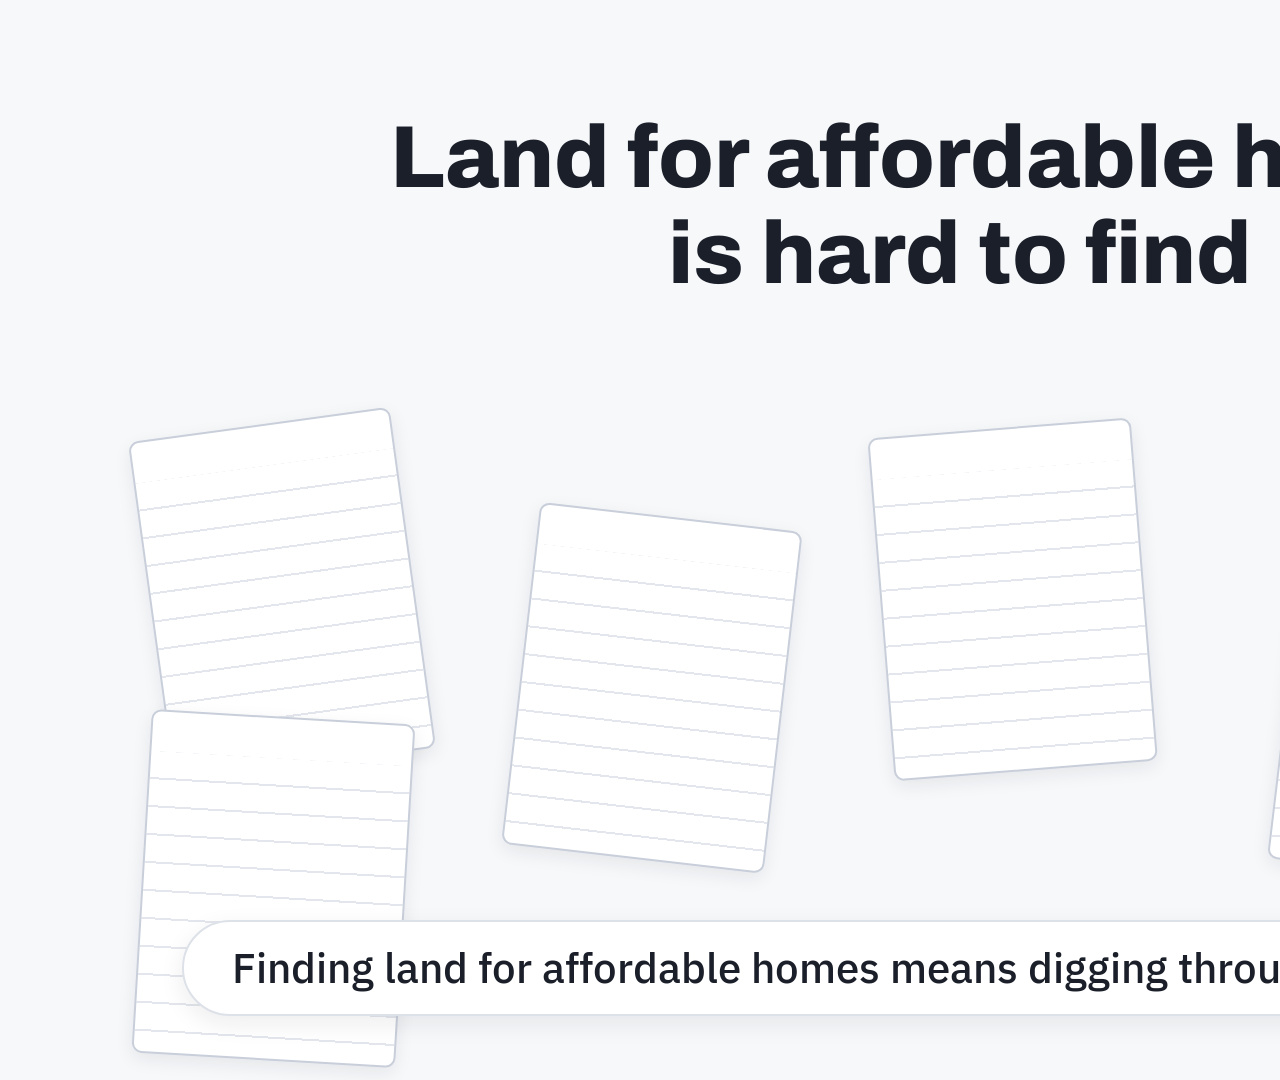
==== design/video/oca-demo.html @ 0c8960ab "Add OCA 30-second demo video source and render script Co-Authored-By: Claude Sonnet 5.5 <noreply@ant" ====
<!doctype html>
<html lang="en">
<head>
<meta charset="utf-8">
<title>OCA 30-second demo video</title>
<link rel="preconnect" href="https://fonts.googleapis.com">
<link href="https://fonts.googleapis.com/css2?family=IBM+Plex+Sans:wght@400;500;600&family=Archivo:wght@600;700;800&display=swap" rel="stylesheet">
<style>
html,body{margin:0;background:#F7F8FA}
#stage{position:relative;width:1920px;height:1080px;overflow:hidden;background:#F7F8FA;color:#1B1F2A;font-family:'IBM Plex Sans',system-ui,sans-serif}
.abs{position:absolute}
.h{font-family:'Archivo',sans-serif;font-weight:800}
.scene{position:absolute;left:0;top:0;width:1920px;height:1080px;opacity:0}
.paper{position:absolute;width:260px;height:340px;background:#FFFFFF;border:2px solid #C9CFDA;border-radius:10px;box-shadow:0 6px 18px rgba(27,31,42,0.08);background-image:repeating-linear-gradient(#FFFFFF 0 26px,#E3E6EC 26px 28px);background-position:0 40px;background-repeat:no-repeat}
.group{position:absolute;width:420px;text-align:center;white-space:nowrap}
.dot{width:150px;height:150px;border-radius:50%;margin:0 auto}
.card{position:absolute;left:80px;width:720px;height:150px;box-sizing:border-box;background:#FFFFFF;border:2px solid #DDE1E8;border-radius:22px;display:flex;align-items:center;gap:24px;padding:0 28px}
.ring{flex:none;width:92px;height:92px;border-radius:50%;display:flex;align-items:center;justify-content:center}
.ring span{width:70px;height:70px;border-radius:50%;background:#FFFFFF;display:flex;align-items:center;justify-content:center;font-family:'Archivo',sans-serif;font-weight:800;font-size:36px}
.chip{display:inline-block;border-radius:999px;font-size:22px;font-weight:600;padding:4px 16px}
.fchip{height:52px;padding:0 24px;border-radius:999px;display:inline-flex;align-items:center;font-size:25px;font-weight:600;border:2px solid #8A93A5;background:#FFFFFF;color:#1B1F2A}
</style>
</head>
<body>
<div id="stage">

<!-- Scene A: the problem -->
<div class="scene" id="sA">
<div class="abs h" id="aTitle" style="left:0;width:1920px;top:110px;text-align:center;font-size:88px;line-height:96px">Land for affordable homes<br>is hard to find</div>
</div>

<!-- Scene B: who it is for -->
<div class="scene" id="sB">
<div class="abs h" id="bTitle" style="left:0;width:1920px;top:150px;text-align:center;font-size:76px;line-height:84px">Built for the people who<br>build and protect housing</div>
</div>

<!-- Scene C: search -->
<div class="scene" id="sC">
<div class="abs h" style="left:0;width:1920px;top:210px;text-align:center;font-size:76px;line-height:84px">Enter an Orange County ZIP code</div>
<div class="abs" id="cInput" style="left:420px;top:430px;width:640px;height:128px;box-sizing:border-box;border:4px solid #8A93A5;border-radius:999px;background:#FFFFFF;display:flex;align-items:center;padding:0 56px;font-size:68px;font-weight:500;letter-spacing:0.04em"><span id="cTyped"></span><span id="cCaret" style="display:inline-block;width:4px;height:70px;background:#2B5FC7;margin-left:6px"></span></div>
<div class="abs" id="cBtn" style="left:1100px;top:430px;width:400px;height:128px;border-radius:999px;background:#2B5FC7;color:#FFFFFF;display:flex;align-items:center;justify-content:center;font-size:48px;font-weight:600">Find sites</div>
<div class="abs" id="cSub" style="left:0;width:1920px;top:640px;text-align:center;font-size:36px;color:#4B5363">Free public data · Orange County, CA</div>
<div class="abs" id="cLoad" style="left:520px;top:620px;width:880px;opacity:0">
<div id="cLoadText" style="font-size:36px;color:#33394A;text-align:center;margin-bottom:22px">Checking parcels against public datasets</div>
<div style="height:18px;background:#DDE1E8;border-radius:9px;overflow:hidden"><div id="cBar" style="height:18px;width:0;background:#2B5FC7;border-radius:9px"></div></div>
</div>
</div>

<!-- Scene M: results, scores, finale -->
<div class="scene" id="sM">
<svg class="abs" id="mapSvg" style="left:0;top:0" width="1920" height="1080" viewBox="0 0 1920 1080">
<defs><clipPath id="mapClip"><rect id="mapClipRect" x="840" y="230" width="1000" height="660" rx="24"/></clipPath></defs>
<g id="mapLayer" clip-path="url(#mapClip)">
<rect width="1920" height="1080" fill="#E6EBE5"/>
<path d="M0 830 C300 780 560 880 900 830 S1500 760 1920 820 L1920 920 C1500 860 1200 960 900 930 S300 880 0 940 Z" fill="#C5DCE6"/>
<rect x="1700" y="250" width="150" height="140" rx="10" fill="#CFE3C4"/>
<rect x="260" y="60" width="200" height="150" rx="10" fill="#CFE3C4"/>
<g id="roads" stroke="#FFFFFF" stroke-width="14" fill="none"></g>
<path d="M0 600 C400 560 900 640 1920 570" stroke="#F4DCA0" stroke-width="26" fill="none"/>
<g id="buildings"></g>
<g id="stops" fill="#33394A"><circle cx="960" cy="330" r="9"/><circle cx="1400" cy="520" r="9"/><circle cx="1400" cy="720" r="9"/><circle cx="1640" cy="330" r="9"/></g>
</g>
</svg>

<div class="abs h" id="mTitle" style="left:80px;top:62px;font-size:62px;line-height:70px">4 places to look in 92701</div>
<div class="abs" id="mChips" style="left:80px;top:148px;display:flex;gap:12px">
<span class="fchip" style="background:#2B5FC7;border-color:#2B5FC7;color:#FFFFFF">All sites</span><span class="fchip">Vacant</span><span class="fchip">Public</span><span class="fchip">Faith-based</span><span class="fchip">Preservation</span>
</div>
<div id="mList"></div>
<div class="abs" id="mDetail" style="left:80px;top:230px;width:720px;height:660px;box-sizing:border-box;background:#FFFFFF;border:2px solid #DDE1E8;border-radius:22px;padding:30px 36px;opacity:0">
<div style="display:flex;justify-content:space-between;align-items:flex-start">
<div><div style="font-size:24px;font-weight:600;color:#4B5363">#1 · Vacant or lightly built</div><div class="h" style="font-size:40px;line-height:46px;margin-top:4px">Vacant lot near<br>rail corridor</div></div>
<div style="text-align:right"><div class="h" style="font-size:96px;line-height:96px"><span id="dScore">0</span></div><div style="font-size:22px;color:#4B5363">out of 100</div></div>
</div>
<div id="dRows" style="margin-top:26px;display:flex;flex-direction:column;gap:20px"></div>
<div id="dSrc" style="margin-top:24px;opacity:0;font-size:24px;color:#33394A;line-height:34px">Sources: OC Assessor · OCTA transit data · FEMA flood map <span class="chip" style="background:#E3F3EA;color:#0B5E34;margin-left:6px">High confidence</span></div>
<div id="dWarn" style="margin-top:16px;opacity:0;background:#FFF3CC;border-radius:14px;padding:12px 18px;font-size:24px;color:#33394A"><strong style="font-weight:600">Check first:</strong> liquefaction zone. Confirm with a soil report.</div>
</div>

<svg class="abs" id="pieceSvg" style="left:0;top:0" width="1920" height="1080" viewBox="0 0 1920 1080"></svg>

<div class="abs" id="wordmark" style="left:705px;top:540px;font-family:'Archivo',sans-serif;font-weight:800;font-size:330px;line-height:1;letter-spacing:0.1em;white-space:nowrap;transform:translateY(-52%)">
<span class="wl" style="display:inline-block;opacity:0">O</span><span class="wl" style="display:inline-block;opacity:0">C</span><span class="wl" style="display:inline-block;opacity:0">A</span>
</div>
<div class="abs" id="tagline" style="left:711px;top:752px;font-size:58px;font-weight:500;color:#33394A;opacity:0">Find where affordable homes can go.</div>
</div>

<!-- Captions -->
<div class="abs" id="capWrap" style="left:0;width:1920px;bottom:64px;display:flex;justify-content:center;opacity:0">
<div id="cap" style="max-width:1560px;text-align:center;background:#FFFFFF;border:2px solid #DDE1E8;border-radius:999px;padding:20px 48px;font-size:42px;font-weight:500;line-height:52px;box-shadow:0 8px 24px rgba(27,31,42,0.08)"></div>
</div>

</div>

<script>
const clamp=(x,a=0,b=1)=>Math.min(b,Math.max(a,x));
const prog=(t,a,b)=>clamp((t-a)/(b-a));
const easeOut=x=>1-Math.pow(1-x,3);
const easeInOut=x=>x<.5?4*x*x*x:1-Math.pow(-2*x+2,3)/2;
const easeBack=x=>{const c1=1.70158,c3=c1+1;return 1+c3*Math.pow(x-1,3)+c1*Math.pow(x-1,2)};
const lerp=(a,b,x)=>a+(b-a)*x;
const win=(t,a,b,f=.4)=>clamp((t-a)/f)*clamp((b-t)/f);
const $=id=>document.getElementById(id);
const NS='http://www.w3.org/2000/svg';

/* ---------- data ---------- */
const COL={blue:'#2B5FC7',yellow:'#E8A800',green:'#12844A',orange:'#C2490F'};
const sites=[
 {name:'Vacant lot near rail corridor',tag:'Vacant or lightly built',meta:'1.8 acres',score:82,col:'blue',txt:'#FFFFFF',conf:'High',poly:[[3,5],[22,3],[23,21],[4,23]],ringCol:'#2B5FC7'},
 {name:'City-owned surplus parking lot',tag:'Public or surplus land',meta:'2.4 acres',score:80,col:'yellow',txt:'#1B1F2A',conf:'Medium',poly:[[26,4],[45,6],[44,24],[25,22]],ringCol:'#E8A800'},
 {name:'Congregation parking lot',tag:'Faith-based',meta:'1.1 acres',score:74,col:'green',txt:'#FFFFFF',conf:'Medium',poly:[[4,27],[23,26],[21,45],[5,43]],ringCol:'#12844A'},
 {name:'Subsidized building, affordability ending',tag:'Preservation',meta:'64 homes',score:72,col:'orange',txt:'#FFFFFF',conf:'Medium',poly:[[27,25],[44,28],[43,44],[24,46]],ringCol:'#C2490F'}
];
sites.forEach(s=>{
  s.c=[s.poly.reduce((a,p)=>a+p[0],0)/4,s.poly.reduce((a,p)=>a+p[1],0)/4];
  s.local=s.poly.map(p=>[p[0]-s.c[0],p[1]-s.c[1]]);
});
const mapPose=[{x:1020,y:420,r:-6,s:6.4},{x:1470,y:380,r:7,s:5.8},{x:1150,y:700,r:4,s:6.2},{x:1590,y:690,r:-7,s:5.8}];
const LS=9, LCX=960, LCY=540, SHIFT=540;
const logoPose=sites.map(s=>({x:LCX+(s.c[0]-24)*LS,y:LCY+(s.c[1]-24)*LS,r:0,s:LS}));

/* ---------- build: scene A papers ---------- */
const papers=[
 {x:150,y:420,r:-9,fx:-400,fy:300},{x:520,y:520,r:6,fx:-300,fy:1200},{x:880,y:440,r:-4,fx:960,fy:-500},
 {x:1240,y:540,r:8,fx:2300,fy:300},{x:1560,y:430,r:-7,fx:2300,fy:1200},{x:360,y:640,r:3,fx:-400,fy:900},{x:1030,y:640,r:-6,fx:1900,fy:1300}
];
papers.forEach((p,i)=>{const d=document.createElement('div');d.className='paper';d.id='paper'+i;$('sA').appendChild(d);});

/* ---------- scene B groups ---------- */
const groups=[
 {x:120,col:'blue',label:'Nonprofit developers',sub:'Shortlist sites to research'},
 {x:540,col:'green',label:'City planners',sub:'See which land is workable'},
 {x:960,col:'yellow',label:'Congregations',sub:'Check spare land and parking'},
 {x:1380,col:'orange',label:'Community groups',sub:'Spot homes at risk'}
];
groups.forEach((g,i)=>{
  const d=document.createElement('div');d.className='group';d.id='group'+i;d.style.left=g.x+'px';d.style.top='470px';
  d.innerHTML='<div class="dot" style="background:'+COL[g.col]+'"></div><div style="margin-top:28px;font-size:40px;font-weight:600">'+g.label+'</div><div style="margin-top:8px;font-size:30px;color:#4B5363">'+g.sub+'</div>';
  $('sB').appendChild(d);
});

/* ---------- map: roads and buildings ---------- */
const hy=[90,330,520,720,960,1040], vx=[300,560,960,1200,1400,1640,1800];
hy.forEach(y=>{const l=document.createElementNS(NS,'path');l.setAttribute('d','M0 '+y+' H1920');$('roads').appendChild(l);});
vx.forEach(x=>{const l=document.createElementNS(NS,'path');l.setAttribute('d','M'+x+' 0 V1080');$('roads').appendChild(l);});
let seed=7;const rnd=()=>{seed=(seed*16807)%2147483647;return seed/2147483647;};
const xs=[0,...vx,1920], ys=[0,...hy,1080];
for(let a=0;a<xs.length-1;a++)for(let b=0;b<ys.length-1;b++){
  const bx0=xs[a]+26,bx1=xs[a+1]-26,by0=ys[b]+26,by1=ys[b+1]-26;
  if(bx1-bx0<70||by1-by0<70)continue;
  const n=2+Math.floor(rnd()*3);
  for(let k=0;k<n;k++){
    const w=40+rnd()*70,h=34+rnd()*60;
    const x=bx0+rnd()*Math.max(1,bx1-bx0-w),y=by0+rnd()*Math.max(1,by1-by0-h);
    if(y>760&&y<960)continue; // keep water clear
    const cx=x+w/2,cy=y+h/2;
    let near=false;mapPose.forEach(p=>{if(Math.hypot(cx-p.x,cy-p.y)<150)near=true;});
    if(near)continue;
    const r=document.createElementNS(NS,'rect');
    r.setAttribute('x',x);r.setAttribute('y',y);r.setAttribute('width',w);r.setAttribute('height',h);r.setAttribute('rx',4);
    r.setAttribute('fill','#D3D8DF');r.setAttribute('stroke','#BFC5CE');r.setAttribute('stroke-width',2);
    $('buildings').appendChild(r);
  }
}

/* ---------- map: pieces ---------- */
const pieceEls=sites.map((s,i)=>{
  const g=document.createElementNS(NS,'g');
  const poly=document.createElementNS(NS,'polygon');
  poly.setAttribute('points',s.local.map(p=>p.join(',')).join(' '));
  poly.setAttribute('fill',COL[s.col]);poly.setAttribute('fill-opacity','0.45');
  poly.setAttribute('stroke',COL[s.col]);poly.setAttribute('stroke-width','0.55');poly.setAttribute('stroke-linejoin','round');
  const c=document.createElementNS(NS,'circle');
  c.setAttribute('cx',0);c.setAttribute('cy',0);c.setAttribute('r',4.5);
  c.setAttribute('fill',COL[s.col]);c.setAttribute('stroke','#FFFFFF');c.setAttribute('stroke-width','0.55');
  const t=document.createElementNS(NS,'text');
  t.setAttribute('x',0);t.setAttribute('y',1.7);t.setAttribute('text-anchor','middle');
  t.setAttribute('font-family','Archivo, sans-serif');t.setAttribute('font-weight','800');t.setAttribute('font-size','4.6');
  t.setAttribute('fill',s.txt);t.textContent=s.score;
  g.appendChild(poly);g.appendChild(c);g.appendChild(t);
  $('pieceSvg').appendChild(g);
  return {g,poly,c,t};
});

/* ---------- list cards ---------- */
sites.forEach((s,i)=>{
  const d=document.createElement('div');d.className='card';d.id='card'+i;d.style.top=(230+i*170)+'px';
  const cc=s.conf==='High'?['#E3F3EA','#0B5E34']:['#FFF3CC','#5A4000'];
  d.innerHTML='<div class="ring" style="background:conic-gradient('+s.ringCol+' '+s.score+'%, #DDE1E8 0)"><span>'+s.score+'</span></div>'+
   '<div style="min-width:0"><div style="font-size:22px;font-weight:600;color:#4B5363">#'+(i+1)+' · '+s.tag+'</div>'+
   '<div style="font-size:29px;line-height:36px;font-weight:600;margin-top:2px">'+s.name+'</div>'+
   '<div style="margin-top:8px"><span class="chip" style="background:#E8EEFB;color:#1E4399;margin-right:8px">'+s.meta+'</span><span class="chip" style="background:'+cc[0]+';color:'+cc[1]+'">'+s.conf+' confidence</span></div></div>';
  $('mList').appendChild(d);
});

/* ---------- detail rows ---------- */
const rowsData=[['Can homes fit?',86,'#12844A'],['Is it a good location?',78,'#2B5FC7'],['What could go wrong?',22,'#C2490F']];
rowsData.forEach((r,i)=>{
  const d=document.createElement('div');
  d.innerHTML='<div style="display:flex;justify-content:space-between;font-size:30px;font-weight:600"><span>'+r[0]+'</span><span class="h" id="dv'+i+'">0</span></div><div style="height:18px;background:#DDE1E8;border-radius:9px;margin-top:8px;overflow:hidden"><div id="db'+i+'" style="height:18px;width:0;background:'+r[2]+';border-radius:9px"></div></div>';
  $('dRows').appendChild(d);
});

/* ---------- captions ---------- */
const caps=[
 [0.4,3.8,'Finding land for affordable homes means digging through scattered records.'],
 [4.5,8.7,'Built for the people who build and protect affordable housing.'],
 [9.4,14.4,'Enter a ZIP code and see sites worth a closer look.'],
 [15.4,19.6,'A ranked list and a map. Filter by the kind of site.'],
 [20.4,24.6,'Three scores per site, with sources and confidence.']
];

/* ---------- main render ---------- */
function render(t){
  // scene opacities
  $('sA').style.opacity=win(t,0,4.0,.35)*(t<0.35?clamp(t/0.35):1);
  $('sB').style.opacity=win(t,4.0,9.0,.4);
  $('sC').style.opacity=win(t,9.0,15.4,.4);
  $('sM').style.opacity=clamp((t-15.0)/.5);

  // A
  papers.forEach((p,i)=>{
    const k=easeOut(prog(t,0.2+i*0.2,1.5+i*0.2));
    const x=lerp(p.fx,p.x,k),y=lerp(p.fy,p.y,k)+Math.sin(t*1.6+i*1.3)*6;
    $('paper'+i).style.transform='translate('+x+'px,'+y+'px) rotate('+(p.r+Math.sin(t+i)*1.2)+'deg)';
  });
  $('aTitle').style.opacity=prog(t,0.3,1.0);

  // B
  $('bTitle').style.opacity=prog(t,4.1,4.7);
  groups.forEach((g,i)=>{
    const k=prog(t,4.7+i*0.8,5.4+i*0.8);
    const el=$('group'+i);
    el.style.opacity=clamp(k*2);
    el.style.transform='scale('+(0.4+0.6*easeBack(k))+')';
  });

  // C
  const typed='92701'.slice(0,Math.floor(prog(t,9.9,11.1)*5.0001));
  $('cTyped').textContent=typed;
  $('cCaret').style.opacity=(t<11.5&&Math.floor(t*2.5)%2===0)||(t<11.1)?1:0;
  $('cInput').style.borderColor=t>9.8?'#2B5FC7':'#8A93A5';
  const press=prog(t,11.7,11.85)*(1-prog(t,11.85,12.05));
  $('cBtn').style.transform='scale('+(1-0.06*press)+')';
  const sub=1-prog(t,12.2,12.5);
  $('cSub').style.opacity=sub;
  $('cLoad').style.opacity=prog(t,12.4,12.8);
  $('cBar').style.width=(easeInOut(prog(t,12.6,14.5))*100)+'%';
  $('cLoadText').textContent=prog(t,12.6,14.5)>0.75?'Ranking the best matches':'Checking parcels against public datasets';

  // M: layout fades
  const mFade=1-prog(t,25.0,25.5);
  $('mTitle').style.opacity=prog(t,15.2,15.8)*mFade;
  $('mChips').style.opacity=prog(t,15.4,16.0)*mFade;
  $('mTitle').style.transform='translateY('+(1-easeOut(prog(t,15.2,15.8)))*20+'px)';
  // list
  const listFade=(1-prog(t,19.7,20.1));
  sites.forEach((s,i)=>{
    const k=easeOut(prog(t,15.5+i*0.3,16.3+i*0.3));
    const el=$('card'+i);
    el.style.opacity=k*listFade*mFade;
    el.style.transform='translateX('+(-70*(1-k))+'px)';
    const sel=(t>=19.2&&t<25&&i===0);
    el.style.borderColor=(t>=19.2&&t<19.9&&i===0)?'#2B5FC7':'#DDE1E8';
  });
  // detail
  const dk=easeOut(prog(t,20.1,20.7));
  $('mDetail').style.opacity=dk*(1-prog(t,25.0,25.5));
  $('mDetail').style.transform='translateX('+(-40*(1-dk))+'px)';
  $('dScore').textContent=Math.round(82*easeOut(prog(t,20.6,21.6)));
  rowsData.forEach((r,i)=>{
    const k=easeOut(prog(t,21.2+i*0.6,22.0+i*0.6));
    $('db'+i).style.width=(r[1]*k)+'%';
    $('dv'+i).textContent=Math.round(r[1]*k);
  });
  $('dSrc').style.opacity=prog(t,23.2,23.7);
  $('dWarn').style.opacity=prog(t,23.9,24.4);

  // map clip rect (window -> full screen)
  const q=easeInOut(prog(t,25.2,26.1));
  const cr=$('mapClipRect');
  cr.setAttribute('x',lerp(840,0,q));cr.setAttribute('y',lerp(230,0,q));
  cr.setAttribute('width',lerp(1000,1920,q));cr.setAttribute('height',lerp(660,1080,q));
  cr.setAttribute('rx',lerp(24,0,q));
  $('mapLayer').style.opacity=prog(t,15.7,16.3)*(1-prog(t,26.7,27.7));
  $('buildings').style.opacity=1-prog(t,26.2,26.9);
  $('stops').style.opacity=1-prog(t,26.2,26.9);

  // pieces
  const cp=easeInOut(prog(t,26.2,27.7));
  const mv=easeInOut(prog(t,27.9,28.7));
  sites.forEach((s,i)=>{
    const m=mapPose[i],l=logoPose[i];
    const pop=prog(t,16.5+i*0.3,17.3+i*0.3);
    const popS=easeBack(pop);
    let sel=1,dim=1;
    if(t>=19.6&&t<25.2){
      const sk=easeOut(prog(t,19.6,20.2));
      if(i===0){sel=1+0.22*sk;}else{dim=1-0.45*sk;}
    }
    if(t>=24.6&&t<25.2){const rk=prog(t,24.6,25.2);if(i===0)sel=1+0.22*(1-rk);else dim=1-0.45*(1-rk);}
    const x=lerp(m.x,l.x,cp)-SHIFT*mv, y=lerp(m.y,l.y,cp);
    const r=lerp(m.r,l.r,cp);
    const sc=lerp(m.s*sel,l.s,cp)*(pop<1?Math.max(0.01,popS):1);
    const pe=pieceEls[i];
    pe.g.setAttribute('transform','translate('+x+','+y+') rotate('+r+') scale('+sc+')');
    pe.g.setAttribute('opacity',(clamp(pop*2)*dim));
    pe.t.setAttribute('opacity',1-prog(t,26.3,26.9));
    const sw=(i===0&&t>=19.6&&t<25.2)?0.9:0.55;
    pe.poly.setAttribute('stroke-width',sw);
  });

  // wordmark
  Array.from(document.querySelectorAll('.wl')).forEach((el,i)=>{
    const k=easeOut(prog(t,28.3+i*0.18,29.1+i*0.18));
    el.style.opacity=k;
    el.style.transform='translateX('+(260*(1-k))+'px)';
  });
  $('tagline').style.opacity=prog(t,29.2,29.8);
  $('tagline').style.transform='translateY('+(14*(1-easeOut(prog(t,29.2,29.8))))+'px)';

  // captions
  let ct='',co=0;
  for(const c of caps){const o=win(t,c[0],c[1],.35);if(o>0){ct=c[2];co=o;}}
  if(ct)$('cap').textContent=ct;
  $('capWrap').style.opacity=co;
}
window.render=render;
document.fonts.ready.then(()=>{window.__ready=true;
  if(!location.hash.includes('manual')){const t0=performance.now();(function loop(){const t=(performance.now()-t0)/1000;render(Math.min(t,30));if(t<30)requestAnimationFrame(loop);})();}
});
render(0);
</script>
</body>
</html>
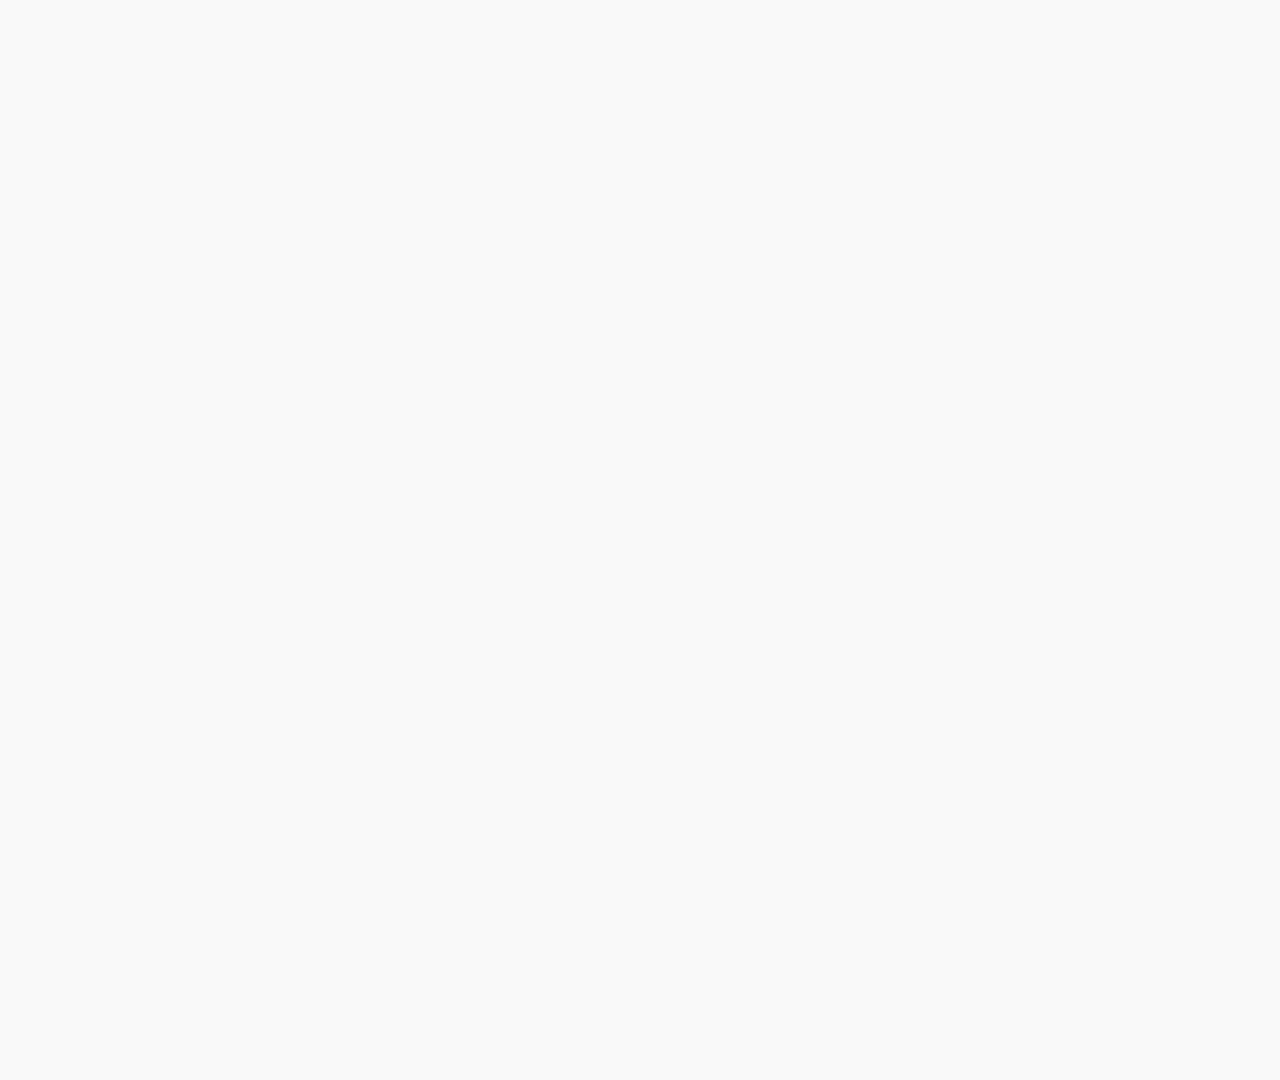
==== commit 22e40089: "Demo video: use the real Santa Ana map, parcels and engine scores Scenes 4 to 6 now run on a Leaflet" ====
--- a/design/video/oca-demo.html
+++ b/design/video/oca-demo.html
@@ -5,10 +5,16 @@
 <title>OCA 30-second demo video</title>
 <link rel="preconnect" href="https://fonts.googleapis.com">
 <link href="https://fonts.googleapis.com/css2?family=IBM+Plex+Sans:wght@400;500;600&family=Archivo:wght@600;700;800&display=swap" rel="stylesheet">
+<link rel="stylesheet" href="../../parcel-screener-prototype/vendor/leaflet/leaflet.css">
+<script src="../../parcel-screener-prototype/vendor/leaflet/leaflet.js"></script>
+<script src="real-92701.js"></script>
 <style>
 html,body{margin:0;background:#F7F8FA}
 #stage{position:relative;width:1920px;height:1080px;overflow:hidden;background:#F7F8FA;color:#1B1F2A;font-family:'IBM Plex Sans',system-ui,sans-serif}
 .abs{position:absolute}
+#realMap{position:absolute;left:0;top:0;width:1920px;height:1080px;opacity:0;background:#E6EBE5;clip-path:inset(230px 80px 190px 840px round 24px)}
+#realMap .leaflet-tile-pane{filter:sepia(0.28) saturate(1.15) hue-rotate(38deg) brightness(1.01)}
+#realMap .leaflet-control-container{display:none}
 .h{font-family:'Archivo',sans-serif;font-weight:800}
 .scene{position:absolute;left:0;top:0;width:1920px;height:1080px;opacity:0}
 .paper{position:absolute;width:260px;height:340px;background:#FFFFFF;border:2px solid #C9CFDA;border-radius:10px;box-shadow:0 6px 18px rgba(27,31,42,0.08);background-image:repeating-linear-gradient(#FFFFFF 0 26px,#E3E6EC 26px 28px);background-position:0 40px;background-repeat:no-repeat}
@@ -48,33 +54,24 @@
 
 <!-- Scene M: results, scores, finale -->
 <div class="scene" id="sM">
-<svg class="abs" id="mapSvg" style="left:0;top:0" width="1920" height="1080" viewBox="0 0 1920 1080">
-<defs><clipPath id="mapClip"><rect id="mapClipRect" x="840" y="230" width="1000" height="660" rx="24"/></clipPath></defs>
-<g id="mapLayer" clip-path="url(#mapClip)">
-<rect width="1920" height="1080" fill="#E6EBE5"/>
-<path d="M0 830 C300 780 560 880 900 830 S1500 760 1920 820 L1920 920 C1500 860 1200 960 900 930 S300 880 0 940 Z" fill="#C5DCE6"/>
-<rect x="1700" y="250" width="150" height="140" rx="10" fill="#CFE3C4"/>
-<rect x="260" y="60" width="200" height="150" rx="10" fill="#CFE3C4"/>
-<g id="roads" stroke="#FFFFFF" stroke-width="14" fill="none"></g>
-<path d="M0 600 C400 560 900 640 1920 570" stroke="#F4DCA0" stroke-width="26" fill="none"/>
-<g id="buildings"></g>
-<g id="stops" fill="#33394A"><circle cx="960" cy="330" r="9"/><circle cx="1400" cy="520" r="9"/><circle cx="1400" cy="720" r="9"/><circle cx="1640" cy="330" r="9"/></g>
-</g>
-</svg>
-
-<div class="abs h" id="mTitle" style="left:80px;top:62px;font-size:62px;line-height:70px">4 places to look in 92701</div>
-<div class="abs" id="mChips" style="left:80px;top:148px;display:flex;gap:12px">
+<div id="realMap"></div>
+<div class="abs" id="mapFrame" style="left:840px;top:230px;width:1000px;height:660px;box-sizing:border-box;border:2px solid #DDE1E8;border-radius:24px;pointer-events:none;opacity:0"></div>
+<div class="abs" id="mapAttrib" style="right:90px;bottom:198px;font-size:15px;line-height:20px;color:#33394A;background:rgba(255,255,255,0.9);padding:2px 10px;border-radius:8px;opacity:0">Parcels: County of Orange · Tiles &copy; Esri, HERE, Garmin, &copy; OpenStreetMap contributors</div>
+
+<div class="abs h" id="mTitle" style="left:80px;top:48px;font-size:60px;line-height:66px">Top places to look in 92701</div>
+<div class="abs" id="mSub" style="left:80px;top:116px;font-size:26px;line-height:32px;color:#4B5363;opacity:0">Showing 4 of 5,311 scored parcels · public records</div>
+<div class="abs" id="mChips" style="left:80px;top:160px;display:flex;gap:12px">
 <span class="fchip" style="background:#2B5FC7;border-color:#2B5FC7;color:#FFFFFF">All sites</span><span class="fchip">Vacant</span><span class="fchip">Public</span><span class="fchip">Faith-based</span><span class="fchip">Preservation</span>
 </div>
 <div id="mList"></div>
 <div class="abs" id="mDetail" style="left:80px;top:230px;width:720px;height:660px;box-sizing:border-box;background:#FFFFFF;border:2px solid #DDE1E8;border-radius:22px;padding:30px 36px;opacity:0">
 <div style="display:flex;justify-content:space-between;align-items:flex-start">
-<div><div style="font-size:24px;font-weight:600;color:#4B5363">#1 · Vacant or lightly built</div><div class="h" style="font-size:40px;line-height:46px;margin-top:4px">Vacant lot near<br>rail corridor</div></div>
+<div><div style="font-size:24px;font-weight:600;color:#4B5363">#1 · Vacant or lightly built · 6.15 acres</div><div class="h" id="dName" style="font-size:40px;line-height:46px;margin-top:4px"></div></div>
 <div style="text-align:right"><div class="h" style="font-size:96px;line-height:96px"><span id="dScore">0</span></div><div style="font-size:22px;color:#4B5363">out of 100</div></div>
 </div>
 <div id="dRows" style="margin-top:26px;display:flex;flex-direction:column;gap:20px"></div>
-<div id="dSrc" style="margin-top:24px;opacity:0;font-size:24px;color:#33394A;line-height:34px">Sources: OC Assessor · OCTA transit data · FEMA flood map <span class="chip" style="background:#E3F3EA;color:#0B5E34;margin-left:6px">High confidence</span></div>
-<div id="dWarn" style="margin-top:16px;opacity:0;background:#FFF3CC;border-radius:14px;padding:12px 18px;font-size:24px;color:#33394A"><strong style="font-weight:600">Check first:</strong> liquefaction zone. Confirm with a soil report.</div>
+<div id="dSrc" style="margin-top:24px;opacity:0;font-size:24px;color:#33394A;line-height:34px">Sources: county parcels · building footprints · SCAG land use <span class="chip" style="background:#FBE7DD;color:#8A3208;margin-left:6px">Low confidence</span></div>
+<div id="dWarn" style="margin-top:16px;opacity:0;background:#FFF3CC;border-radius:14px;padding:12px 18px;font-size:24px;color:#33394A"><strong style="font-weight:600">Not scored yet:</strong> transit, opportunity area, rent burden and hazards.</div>
 </div>
 
 <svg class="abs" id="pieceSvg" style="left:0;top:0" width="1920" height="1080" viewBox="0 0 1920 1080"></svg>
@@ -105,17 +102,45 @@
 
 /* ---------- data ---------- */
 const COL={blue:'#2B5FC7',yellow:'#E8A800',green:'#12844A',orange:'#C2490F'};
-const sites=[
- {name:'Vacant lot near rail corridor',tag:'Vacant or lightly built',meta:'1.8 acres',score:82,col:'blue',txt:'#FFFFFF',conf:'High',poly:[[3,5],[22,3],[23,21],[4,23]],ringCol:'#2B5FC7'},
- {name:'City-owned surplus parking lot',tag:'Public or surplus land',meta:'2.4 acres',score:80,col:'yellow',txt:'#1B1F2A',conf:'Medium',poly:[[26,4],[45,6],[44,24],[25,22]],ringCol:'#E8A800'},
- {name:'Congregation parking lot',tag:'Faith-based',meta:'1.1 acres',score:74,col:'green',txt:'#FFFFFF',conf:'Medium',poly:[[4,27],[23,26],[21,45],[5,43]],ringCol:'#12844A'},
- {name:'Subsidized building, affordability ending',tag:'Preservation',meta:'64 homes',score:72,col:'orange',txt:'#FFFFFF',conf:'Medium',poly:[[27,25],[44,28],[43,44],[24,46]],ringCol:'#C2490F'}
-];
+const R=window.REAL92701;
+const POLY={blue:[[3,5],[22,3],[23,21],[4,23]],yellow:[[26,4],[45,6],[44,24],[25,22]],green:[[4,27],[23,26],[21,45],[5,43]],orange:[[27,25],[44,28],[43,44],[24,46]]};
+const TXT={blue:'#FFFFFF',yellow:'#1B1F2A',green:'#FFFFFF',orange:'#FFFFFF'};
+const ROT={blue:-6,yellow:7,green:4,orange:-7};
+function niceAddr(a){
+  if(!a||/^address not available$/i.test(a.trim()))return '';
+  return a.trim().toLowerCase().replace(/\b([a-z])([a-z]*)/g,(m,f,rest)=>(rest.length===0&&/^[nsew]$/.test(f))?f.toUpperCase():f.toUpperCase()+rest).replace(/\b(\d+)(St|Nd|Rd|Th)\b/g,(m,n,suf)=>n+suf.toLowerCase());
+}
+const sites=R.highlights.slice().sort((a,b)=>a.rank-b.rank).map(h=>({
+  rank:h.rank,apn:h.apn,name:niceAddr(h.address)||('APN '+h.apn),tag:'Vacant or lightly built',meta:h.acres.toFixed(2)+' acres',
+  score:h.opp,dp:h.dp,risk:h.risk,sig:h.sig,col:h.color,txt:TXT[h.color],conf:h.level,poly:POLY[h.color],ringCol:COL[h.color],ring:h.ring
+}));
 sites.forEach(s=>{
   s.c=[s.poly.reduce((a,p)=>a+p[0],0)/4,s.poly.reduce((a,p)=>a+p[1],0)/4];
   s.local=s.poly.map(p=>[p[0]-s.c[0],p[1]-s.c[1]]);
-});
-const mapPose=[{x:1020,y:420,r:-6,s:6.4},{x:1470,y:380,r:7,s:5.8},{x:1150,y:700,r:4,s:6.2},{x:1590,y:690,r:-7,s:5.8}];
+  const lons=s.ring.map(c=>c[0]),lats=s.ring.map(c=>c[1]);
+  s.ll=[(Math.min(...lats)+Math.max(...lats))/2,(Math.min(...lons)+Math.max(...lons))/2];
+});
+
+/* ---------- real map (Leaflet, county parcels, Esri tiles) ---------- */
+const map=L.map('realMap',{zoomControl:false,attributionControl:false,zoomSnap:0.5,fadeAnimation:false,zoomAnimation:false,markerZoomAnimation:false,inertia:false});
+const cLat=sites.reduce((a,s)=>a+s.ll[0],0)/sites.length, cLon=sites.reduce((a,s)=>a+s.ll[1],0)/sites.length;
+map.setView([cLat,cLon],15.5,{animate:false});
+map.panBy([-380,-20],{animate:false});
+const baseTiles=L.tileLayer('https://server.arcgisonline.com/ArcGIS/rest/services/Canvas/World_Light_Gray_Base/MapServer/tile/{z}/{y}/{x}',{maxZoom:19,maxNativeZoom:16,crossOrigin:true});
+map.createPane('labels');map.getPane('labels').style.zIndex=450;map.getPane('labels').style.pointerEvents='none';
+const labelTiles=L.tileLayer('https://server.arcgisonline.com/ArcGIS/rest/services/Canvas/World_Light_Gray_Reference/MapServer/tile/{z}/{y}/{x}',{maxZoom:19,maxNativeZoom:16,pane:'labels',crossOrigin:true});
+window.__tilesPromise=Promise.all([new Promise(r=>baseTiles.once('load',r)),new Promise(r=>labelTiles.once('load',r))]);
+baseTiles.addTo(map);labelTiles.addTo(map);
+const rend=L.canvas({padding:0.6});
+const allRings=R.parcels.map(r=>r.map(c=>[c[1],c[0]]));
+const parcelLayer=L.polygon(allRings,{renderer:rend,color:'#8A93A5',weight:0.7,opacity:0,fillColor:'#C9CED8',fillOpacity:0,interactive:false}).addTo(map);
+sites.forEach(s=>{
+  s.layer=L.polygon(s.ring.map(c=>[c[1],c[0]]),{renderer:rend,color:COL[s.col],weight:3,opacity:0,fillColor:COL[s.col],fillOpacity:0,interactive:false}).addTo(map);
+  s.last='';
+});
+const mapPose=sites.map(s=>{const pt=map.latLngToContainerPoint(s.ll);return {x:pt.x,y:pt.y,r:ROT[s.col],s:4.6};});
+window.__mapPose=mapPose;
+let lastParcelKey='';
 const LS=9, LCX=960, LCY=540, SHIFT=540;
 const logoPose=sites.map(s=>({x:LCX+(s.c[0]-24)*LS,y:LCY+(s.c[1]-24)*LS,r:0,s:LS}));
 
@@ -138,30 +163,6 @@
   d.innerHTML='<div class="dot" style="background:'+COL[g.col]+'"></div><div style="margin-top:28px;font-size:40px;font-weight:600">'+g.label+'</div><div style="margin-top:8px;font-size:30px;color:#4B5363">'+g.sub+'</div>';
   $('sB').appendChild(d);
 });
-
-/* ---------- map: roads and buildings ---------- */
-const hy=[90,330,520,720,960,1040], vx=[300,560,960,1200,1400,1640,1800];
-hy.forEach(y=>{const l=document.createElementNS(NS,'path');l.setAttribute('d','M0 '+y+' H1920');$('roads').appendChild(l);});
-vx.forEach(x=>{const l=document.createElementNS(NS,'path');l.setAttribute('d','M'+x+' 0 V1080');$('roads').appendChild(l);});
-let seed=7;const rnd=()=>{seed=(seed*16807)%2147483647;return seed/2147483647;};
-const xs=[0,...vx,1920], ys=[0,...hy,1080];
-for(let a=0;a<xs.length-1;a++)for(let b=0;b<ys.length-1;b++){
-  const bx0=xs[a]+26,bx1=xs[a+1]-26,by0=ys[b]+26,by1=ys[b+1]-26;
-  if(bx1-bx0<70||by1-by0<70)continue;
-  const n=2+Math.floor(rnd()*3);
-  for(let k=0;k<n;k++){
-    const w=40+rnd()*70,h=34+rnd()*60;
-    const x=bx0+rnd()*Math.max(1,bx1-bx0-w),y=by0+rnd()*Math.max(1,by1-by0-h);
-    if(y>760&&y<960)continue; // keep water clear
-    const cx=x+w/2,cy=y+h/2;
-    let near=false;mapPose.forEach(p=>{if(Math.hypot(cx-p.x,cy-p.y)<150)near=true;});
-    if(near)continue;
-    const r=document.createElementNS(NS,'rect');
-    r.setAttribute('x',x);r.setAttribute('y',y);r.setAttribute('width',w);r.setAttribute('height',h);r.setAttribute('rx',4);
-    r.setAttribute('fill','#D3D8DF');r.setAttribute('stroke','#BFC5CE');r.setAttribute('stroke-width',2);
-    $('buildings').appendChild(r);
-  }
-}
 
 /* ---------- map: pieces ---------- */
 const pieceEls=sites.map((s,i)=>{
@@ -185,16 +186,17 @@
 /* ---------- list cards ---------- */
 sites.forEach((s,i)=>{
   const d=document.createElement('div');d.className='card';d.id='card'+i;d.style.top=(230+i*170)+'px';
-  const cc=s.conf==='High'?['#E3F3EA','#0B5E34']:['#FFF3CC','#5A4000'];
+  const cc=s.conf==='High'?['#E3F3EA','#0B5E34']:s.conf==='Medium'?['#FFF3CC','#5A4000']:['#FBE7DD','#8A3208'];
   d.innerHTML='<div class="ring" style="background:conic-gradient('+s.ringCol+' '+s.score+'%, #DDE1E8 0)"><span>'+s.score+'</span></div>'+
-   '<div style="min-width:0"><div style="font-size:22px;font-weight:600;color:#4B5363">#'+(i+1)+' · '+s.tag+'</div>'+
+   '<div style="min-width:0"><div style="font-size:22px;font-weight:600;color:#4B5363">#'+s.rank+' · '+s.tag+'</div>'+
    '<div style="font-size:29px;line-height:36px;font-weight:600;margin-top:2px">'+s.name+'</div>'+
    '<div style="margin-top:8px"><span class="chip" style="background:#E8EEFB;color:#1E4399;margin-right:8px">'+s.meta+'</span><span class="chip" style="background:'+cc[0]+';color:'+cc[1]+'">'+s.conf+' confidence</span></div></div>';
   $('mList').appendChild(d);
 });
 
 /* ---------- detail rows ---------- */
-const rowsData=[['Can homes fit?',86,'#12844A'],['Is it a good location?',78,'#2B5FC7'],['What could go wrong?',22,'#C2490F']];
+const rowsData=[['Can homes fit?',sites[0].dp,'#12844A'],['What could go wrong?',sites[0].risk,'#C2490F'],['How much data is there?',sites[0].sig*10,'#2B5FC7',true]];
+$('dName').textContent=sites[0].name;
 rowsData.forEach((r,i)=>{
   const d=document.createElement('div');
   d.innerHTML='<div style="display:flex;justify-content:space-between;font-size:30px;font-weight:600"><span>'+r[0]+'</span><span class="h" id="dv'+i+'">0</span></div><div style="height:18px;background:#DDE1E8;border-radius:9px;margin-top:8px;overflow:hidden"><div id="db'+i+'" style="height:18px;width:0;background:'+r[2]+';border-radius:9px"></div></div>';
@@ -252,6 +254,7 @@
   const mFade=1-prog(t,25.0,25.5);
   $('mTitle').style.opacity=prog(t,15.2,15.8)*mFade;
   $('mChips').style.opacity=prog(t,15.4,16.0)*mFade;
+  $('mSub').style.opacity=prog(t,15.3,15.9)*mFade;
   $('mTitle').style.transform='translateY('+(1-easeOut(prog(t,15.2,15.8)))*20+'px)';
   // list
   const listFade=(1-prog(t,19.7,20.1));
@@ -267,24 +270,25 @@
   const dk=easeOut(prog(t,20.1,20.7));
   $('mDetail').style.opacity=dk*(1-prog(t,25.0,25.5));
   $('mDetail').style.transform='translateX('+(-40*(1-dk))+'px)';
-  $('dScore').textContent=Math.round(82*easeOut(prog(t,20.6,21.6)));
+  $('dScore').textContent=Math.round(sites[0].score*easeOut(prog(t,20.6,21.6)));
   rowsData.forEach((r,i)=>{
     const k=easeOut(prog(t,21.2+i*0.6,22.0+i*0.6));
     $('db'+i).style.width=(r[1]*k)+'%';
-    $('dv'+i).textContent=Math.round(r[1]*k);
+    $('dv'+i).textContent=r[3]?(Math.round(r[1]/10*k)+' of 10'):Math.round(r[1]*k);
   });
   $('dSrc').style.opacity=prog(t,23.2,23.7);
   $('dWarn').style.opacity=prog(t,23.9,24.4);
 
-  // map clip rect (window -> full screen)
+  // real map: window -> full screen
   const q=easeInOut(prog(t,25.2,26.1));
-  const cr=$('mapClipRect');
-  cr.setAttribute('x',lerp(840,0,q));cr.setAttribute('y',lerp(230,0,q));
-  cr.setAttribute('width',lerp(1000,1920,q));cr.setAttribute('height',lerp(660,1080,q));
-  cr.setAttribute('rx',lerp(24,0,q));
-  $('mapLayer').style.opacity=prog(t,15.7,16.3)*(1-prog(t,26.7,27.7));
-  $('buildings').style.opacity=1-prog(t,26.2,26.9);
-  $('stops').style.opacity=1-prog(t,26.2,26.9);
+  const mapOp=prog(t,15.7,16.3)*(1-prog(t,26.7,27.7));
+  const rm=$('realMap');
+  rm.style.clipPath='inset('+lerp(230,0,q)+'px '+lerp(80,0,q)+'px '+lerp(190,0,q)+'px '+lerp(840,0,q)+'px round '+lerp(24,0,q)+'px)';
+  rm.style.opacity=mapOp;
+  $('mapFrame').style.opacity=prog(t,15.7,16.3)*(1-q);
+  const ma=$('mapAttrib');ma.style.opacity=mapOp;ma.style.right=lerp(90,16,q)+'px';ma.style.bottom=lerp(198,14,q)+'px';
+  const pk=(0.8*prog(t,16.0,16.8)).toFixed(2);
+  if(pk!==lastParcelKey){lastParcelKey=pk;parcelLayer.setStyle({opacity:+pk,fillOpacity:+pk*0.5});}
 
   // pieces
   const cp=easeInOut(prog(t,26.2,27.7));
@@ -306,8 +310,14 @@
     pe.g.setAttribute('transform','translate('+x+','+y+') rotate('+r+') scale('+sc+')');
     pe.g.setAttribute('opacity',(clamp(pop*2)*dim));
     pe.t.setAttribute('opacity',1-prog(t,26.3,26.9));
+    const quad=prog(t,25.9,26.4);
+    pe.poly.setAttribute('opacity',quad);
     const sw=(i===0&&t>=19.6&&t<25.2)?0.9:0.55;
     pe.poly.setAttribute('stroke-width',sw);
+    const real=clamp(pop*1.5)*dim*(1-quad);
+    const wgt=(i===0&&t>=19.6&&t<25.2)?5:3;
+    const key=real.toFixed(2)+'|'+wgt;
+    if(key!==s.last){s.last=key;s.layer.setStyle({opacity:real,fillOpacity:0.5*real,weight:wgt});}
   });
 
   // wordmark
@@ -326,7 +336,7 @@
   $('capWrap').style.opacity=co;
 }
 window.render=render;
-document.fonts.ready.then(()=>{window.__ready=true;
+Promise.all([document.fonts.ready,window.__tilesPromise]).then(()=>new Promise(r=>setTimeout(r,800))).then(()=>{window.__ready=true;
   if(!location.hash.includes('manual')){const t0=performance.now();(function loop(){const t=(performance.now()-t0)/1000;render(Math.min(t,30));if(t<30)requestAnimationFrame(loop);})();}
 });
 render(0);
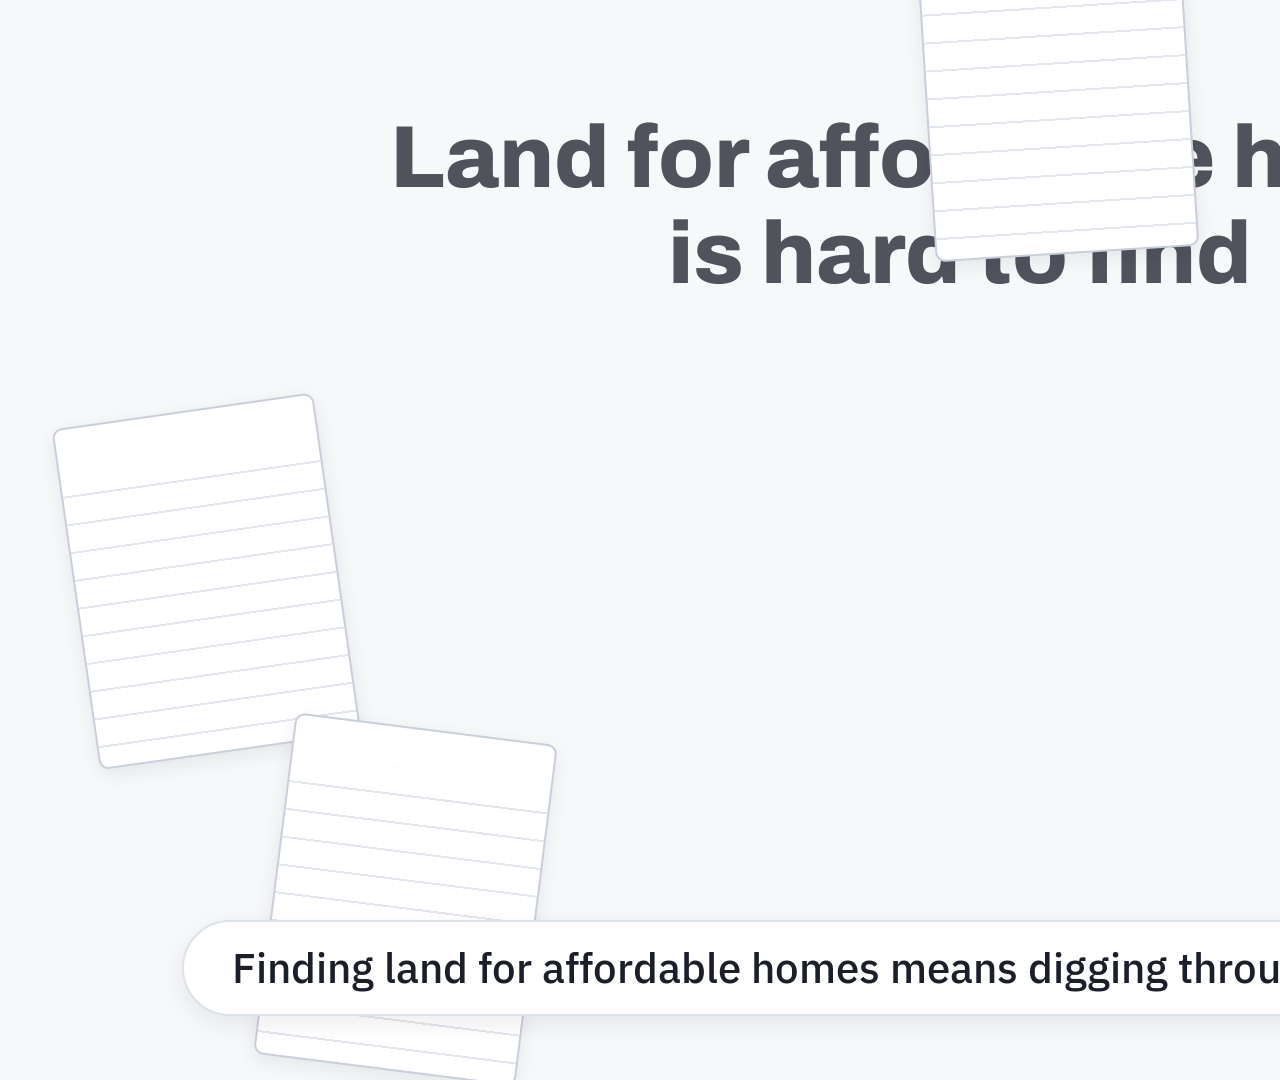
==== commit 081c766b: "Raise real-run confidence to High and add state-law pathway analysis Backend: - Query SCAG transit c" ====
--- a/design/video/oca-demo.html
+++ b/design/video/oca-demo.html
@@ -59,19 +59,19 @@
 <div class="abs" id="mapAttrib" style="right:90px;bottom:198px;font-size:15px;line-height:20px;color:#33394A;background:rgba(255,255,255,0.9);padding:2px 10px;border-radius:8px;opacity:0">Parcels: County of Orange · Tiles &copy; Esri, HERE, Garmin, &copy; OpenStreetMap contributors</div>
 
 <div class="abs h" id="mTitle" style="left:80px;top:48px;font-size:60px;line-height:66px">Top places to look in 92701</div>
-<div class="abs" id="mSub" style="left:80px;top:116px;font-size:26px;line-height:32px;color:#4B5363;opacity:0">Showing 4 of 5,311 scored parcels · public records</div>
+<div class="abs" id="mSub" style="left:80px;top:116px;font-size:26px;line-height:32px;color:#4B5363;opacity:0">Showing 4 of 5,312 scored parcels · public records</div>
 <div class="abs" id="mChips" style="left:80px;top:160px;display:flex;gap:12px">
 <span class="fchip" style="background:#2B5FC7;border-color:#2B5FC7;color:#FFFFFF">All sites</span><span class="fchip">Vacant</span><span class="fchip">Public</span><span class="fchip">Faith-based</span><span class="fchip">Preservation</span>
 </div>
 <div id="mList"></div>
 <div class="abs" id="mDetail" style="left:80px;top:230px;width:720px;height:660px;box-sizing:border-box;background:#FFFFFF;border:2px solid #DDE1E8;border-radius:22px;padding:30px 36px;opacity:0">
 <div style="display:flex;justify-content:space-between;align-items:flex-start">
-<div><div style="font-size:24px;font-weight:600;color:#4B5363">#1 · Vacant or lightly built · 6.15 acres</div><div class="h" id="dName" style="font-size:40px;line-height:46px;margin-top:4px"></div></div>
+<div><div id="dTag" style="font-size:24px;font-weight:600;color:#4B5363"></div><div class="h" id="dName" style="font-size:40px;line-height:46px;margin-top:4px"></div></div>
 <div style="text-align:right"><div class="h" style="font-size:96px;line-height:96px"><span id="dScore">0</span></div><div style="font-size:22px;color:#4B5363">out of 100</div></div>
 </div>
 <div id="dRows" style="margin-top:26px;display:flex;flex-direction:column;gap:20px"></div>
-<div id="dSrc" style="margin-top:24px;opacity:0;font-size:24px;color:#33394A;line-height:34px">Sources: county parcels · building footprints · SCAG land use <span class="chip" style="background:#FBE7DD;color:#8A3208;margin-left:6px">Low confidence</span></div>
-<div id="dWarn" style="margin-top:16px;opacity:0;background:#FFF3CC;border-radius:14px;padding:12px 18px;font-size:24px;color:#33394A"><strong style="font-weight:600">Not scored yet:</strong> transit, opportunity area, rent burden and hazards.</div>
+<div id="dSrc" style="margin-top:24px;opacity:0;font-size:24px;color:#33394A;line-height:34px">Sources: county parcels · footprints · SCAG land use and transit · FEMA <span class="chip" id="dConf" style="margin-left:6px"></span></div>
+<div id="dWarn" style="margin-top:16px;opacity:0;background:#FFF3CC;border-radius:14px;padding:12px 18px;font-size:24px;color:#33394A"><strong style="font-weight:600">State-law pathways:</strong> <span id="dPaths"></span></div>
 </div>
 
 <svg class="abs" id="pieceSvg" style="left:0;top:0" width="1920" height="1080" viewBox="0 0 1920 1080"></svg>
@@ -111,7 +111,7 @@
   return a.trim().toLowerCase().replace(/\b([a-z])([a-z]*)/g,(m,f,rest)=>(rest.length===0&&/^[nsew]$/.test(f))?f.toUpperCase():f.toUpperCase()+rest).replace(/\b(\d+)(St|Nd|Rd|Th)\b/g,(m,n,suf)=>n+suf.toLowerCase());
 }
 const sites=R.highlights.slice().sort((a,b)=>a.rank-b.rank).map(h=>({
-  rank:h.rank,apn:h.apn,name:niceAddr(h.address)||('APN '+h.apn),tag:'Vacant or lightly built',meta:h.acres.toFixed(2)+' acres',
+  rank:h.rank,apn:h.apn,name:niceAddr(h.address)||('APN '+h.apn),tag:h.tag,meta:h.acres.toFixed(2)+' acres',pathways:h.pathways,
   score:h.opp,dp:h.dp,risk:h.risk,sig:h.sig,col:h.color,txt:TXT[h.color],conf:h.level,poly:POLY[h.color],ringCol:COL[h.color],ring:h.ring
 }));
 sites.forEach(s=>{
@@ -124,7 +124,7 @@
 /* ---------- real map (Leaflet, county parcels, Esri tiles) ---------- */
 const map=L.map('realMap',{zoomControl:false,attributionControl:false,zoomSnap:0.5,fadeAnimation:false,zoomAnimation:false,markerZoomAnimation:false,inertia:false});
 const cLat=sites.reduce((a,s)=>a+s.ll[0],0)/sites.length, cLon=sites.reduce((a,s)=>a+s.ll[1],0)/sites.length;
-map.setView([cLat,cLon],15.5,{animate:false});
+map.setView([cLat,cLon],16,{animate:false});
 map.panBy([-380,-20],{animate:false});
 const baseTiles=L.tileLayer('https://server.arcgisonline.com/ArcGIS/rest/services/Canvas/World_Light_Gray_Base/MapServer/tile/{z}/{y}/{x}',{maxZoom:19,maxNativeZoom:16,crossOrigin:true});
 map.createPane('labels');map.getPane('labels').style.zIndex=450;map.getPane('labels').style.pointerEvents='none';
@@ -176,7 +176,7 @@
   c.setAttribute('fill',COL[s.col]);c.setAttribute('stroke','#FFFFFF');c.setAttribute('stroke-width','0.55');
   const t=document.createElementNS(NS,'text');
   t.setAttribute('x',0);t.setAttribute('y',1.7);t.setAttribute('text-anchor','middle');
-  t.setAttribute('font-family','Archivo, sans-serif');t.setAttribute('font-weight','800');t.setAttribute('font-size','4.6');
+  t.setAttribute('font-family','Archivo, sans-serif');t.setAttribute('font-weight','800');t.setAttribute('font-size',s.score>=100?'3.6':'4.6');
   t.setAttribute('fill',s.txt);t.textContent=s.score;
   g.appendChild(poly);g.appendChild(c);g.appendChild(t);
   $('pieceSvg').appendChild(g);
@@ -187,7 +187,7 @@
 sites.forEach((s,i)=>{
   const d=document.createElement('div');d.className='card';d.id='card'+i;d.style.top=(230+i*170)+'px';
   const cc=s.conf==='High'?['#E3F3EA','#0B5E34']:s.conf==='Medium'?['#FFF3CC','#5A4000']:['#FBE7DD','#8A3208'];
-  d.innerHTML='<div class="ring" style="background:conic-gradient('+s.ringCol+' '+s.score+'%, #DDE1E8 0)"><span>'+s.score+'</span></div>'+
+  d.innerHTML='<div class="ring" style="background:conic-gradient('+s.ringCol+' '+s.score+'%, #DDE1E8 0)"><span style="font-size:'+(s.score>=100?'27px':'36px')+'">'+s.score+'</span></div>'+
    '<div style="min-width:0"><div style="font-size:22px;font-weight:600;color:#4B5363">#'+s.rank+' · '+s.tag+'</div>'+
    '<div style="font-size:29px;line-height:36px;font-weight:600;margin-top:2px">'+s.name+'</div>'+
    '<div style="margin-top:8px"><span class="chip" style="background:#E8EEFB;color:#1E4399;margin-right:8px">'+s.meta+'</span><span class="chip" style="background:'+cc[0]+';color:'+cc[1]+'">'+s.conf+' confidence</span></div></div>';
@@ -197,6 +197,11 @@
 /* ---------- detail rows ---------- */
 const rowsData=[['Can homes fit?',sites[0].dp,'#12844A'],['What could go wrong?',sites[0].risk,'#C2490F'],['How much data is there?',sites[0].sig*10,'#2B5FC7',true]];
 $('dName').textContent=sites[0].name;
+$('dTag').textContent='#'+sites[0].rank+' · '+sites[0].tag+' · '+sites[0].meta;
+const CC={High:['#E3F3EA','#0B5E34'],Medium:['#FFF3CC','#5A4000'],Low:['#FBE7DD','#8A3208']};
+$('dConf').textContent=sites[0].conf+' confidence';$('dConf').style.background=CC[sites[0].conf][0];$('dConf').style.color=CC[sites[0].conf][1];
+const PN={density:'density bonus',parking:'no parking minimums near transit',commercial:'AB 2011 / SB 6 (commercial land) possible',sb35:'streamlined approval',he:'Housing Element site',sla:'surplus land'};
+$('dPaths').textContent=sites[0].pathways.map(x=>PN[x]||x).join(' · ');
 rowsData.forEach((r,i)=>{
   const d=document.createElement('div');
   d.innerHTML='<div style="display:flex;justify-content:space-between;font-size:30px;font-weight:600"><span>'+r[0]+'</span><span class="h" id="dv'+i+'">0</span></div><div style="height:18px;background:#DDE1E8;border-radius:9px;margin-top:8px;overflow:hidden"><div id="db'+i+'" style="height:18px;width:0;background:'+r[2]+';border-radius:9px"></div></div>';
--- a/parcel-screener-prototype/vendor/leaflet/leaflet.css
+++ b/parcel-screener-prototype/vendor/leaflet/leaflet.css
@@ -0,0 +1,661 @@
+/* required styles */
+
+.leaflet-pane,
+.leaflet-tile,
+.leaflet-marker-icon,
+.leaflet-marker-shadow,
+.leaflet-tile-container,
+.leaflet-pane > svg,
+.leaflet-pane > canvas,
+.leaflet-zoom-box,
+.leaflet-image-layer,
+.leaflet-layer {
+	position: absolute;
+	left: 0;
+	top: 0;
+	}
+.leaflet-container {
+	overflow: hidden;
+	}
+.leaflet-tile,
+.leaflet-marker-icon,
+.leaflet-marker-shadow {
+	-webkit-user-select: none;
+	   -moz-user-select: none;
+	        user-select: none;
+	  -webkit-user-drag: none;
+	}
+/* Prevents IE11 from highlighting tiles in blue */
+.leaflet-tile::selection {
+	background: transparent;
+}
+/* Safari renders non-retina tile on retina better with this, but Chrome is worse */
+.leaflet-safari .leaflet-tile {
+	image-rendering: -webkit-optimize-contrast;
+	}
+/* hack that prevents hw layers "stretching" when loading new tiles */
+.leaflet-safari .leaflet-tile-container {
+	width: 1600px;
+	height: 1600px;
+	-webkit-transform-origin: 0 0;
+	}
+.leaflet-marker-icon,
+.leaflet-marker-shadow {
+	display: block;
+	}
+/* .leaflet-container svg: reset svg max-width decleration shipped in Joomla! (joomla.org) 3.x */
+/* .leaflet-container img: map is broken in FF if you have max-width: 100% on tiles */
+.leaflet-container .leaflet-overlay-pane svg {
+	max-width: none !important;
+	max-height: none !important;
+	}
+.leaflet-container .leaflet-marker-pane img,
+.leaflet-container .leaflet-shadow-pane img,
+.leaflet-container .leaflet-tile-pane img,
+.leaflet-container img.leaflet-image-layer,
+.leaflet-container .leaflet-tile {
+	max-width: none !important;
+	max-height: none !important;
+	width: auto;
+	padding: 0;
+	}
+
+.leaflet-container img.leaflet-tile {
+	/* See: https://bugs.chromium.org/p/chromium/issues/detail?id=600120 */
+	mix-blend-mode: plus-lighter;
+}
+
+.leaflet-container.leaflet-touch-zoom {
+	-ms-touch-action: pan-x pan-y;
+	touch-action: pan-x pan-y;
+	}
+.leaflet-container.leaflet-touch-drag {
+	-ms-touch-action: pinch-zoom;
+	/* Fallback for FF which doesn't support pinch-zoom */
+	touch-action: none;
+	touch-action: pinch-zoom;
+}
+.leaflet-container.leaflet-touch-drag.leaflet-touch-zoom {
+	-ms-touch-action: none;
+	touch-action: none;
+}
+.leaflet-container {
+	-webkit-tap-highlight-color: transparent;
+}
+.leaflet-container a {
+	-webkit-tap-highlight-color: rgba(51, 181, 229, 0.4);
+}
+.leaflet-tile {
+	filter: inherit;
+	visibility: hidden;
+	}
+.leaflet-tile-loaded {
+	visibility: inherit;
+	}
+.leaflet-zoom-box {
+	width: 0;
+	height: 0;
+	-moz-box-sizing: border-box;
+	     box-sizing: border-box;
+	z-index: 800;
+	}
+/* workaround for https://bugzilla.mozilla.org/show_bug.cgi?id=888319 */
+.leaflet-overlay-pane svg {
+	-moz-user-select: none;
+	}
+
+.leaflet-pane         { z-index: 400; }
+
+.leaflet-tile-pane    { z-index: 200; }
+.leaflet-overlay-pane { z-index: 400; }
+.leaflet-shadow-pane  { z-index: 500; }
+.leaflet-marker-pane  { z-index: 600; }
+.leaflet-tooltip-pane   { z-index: 650; }
+.leaflet-popup-pane   { z-index: 700; }
+
+.leaflet-map-pane canvas { z-index: 100; }
+.leaflet-map-pane svg    { z-index: 200; }
+
+.leaflet-vml-shape {
+	width: 1px;
+	height: 1px;
+	}
+.lvml {
+	behavior: url(#default#VML);
+	display: inline-block;
+	position: absolute;
+	}
+
+
+/* control positioning */
+
+.leaflet-control {
+	position: relative;
+	z-index: 800;
+	pointer-events: visiblePainted; /* IE 9-10 doesn't have auto */
+	pointer-events: auto;
+	}
+.leaflet-top,
+.leaflet-bottom {
+	position: absolute;
+	z-index: 1000;
+	pointer-events: none;
+	}
+.leaflet-top {
+	top: 0;
+	}
+.leaflet-right {
+	right: 0;
+	}
+.leaflet-bottom {
+	bottom: 0;
+	}
+.leaflet-left {
+	left: 0;
+	}
+.leaflet-control {
+	float: left;
+	clear: both;
+	}
+.leaflet-right .leaflet-control {
+	float: right;
+	}
+.leaflet-top .leaflet-control {
+	margin-top: 10px;
+	}
+.leaflet-bottom .leaflet-control {
+	margin-bottom: 10px;
+	}
+.leaflet-left .leaflet-control {
+	margin-left: 10px;
+	}
+.leaflet-right .leaflet-control {
+	margin-right: 10px;
+	}
+
+
+/* zoom and fade animations */
+
+.leaflet-fade-anim .leaflet-popup {
+	opacity: 0;
+	-webkit-transition: opacity 0.2s linear;
+	   -moz-transition: opacity 0.2s linear;
+	        transition: opacity 0.2s linear;
+	}
+.leaflet-fade-anim .leaflet-map-pane .leaflet-popup {
+	opacity: 1;
+	}
+.leaflet-zoom-animated {
+	-webkit-transform-origin: 0 0;
+	    -ms-transform-origin: 0 0;
+	        transform-origin: 0 0;
+	}
+svg.leaflet-zoom-animated {
+	will-change: transform;
+}
+
+.leaflet-zoom-anim .leaflet-zoom-animated {
+	-webkit-transition: -webkit-transform 0.25s cubic-bezier(0,0,0.25,1);
+	   -moz-transition:    -moz-transform 0.25s cubic-bezier(0,0,0.25,1);
+	        transition:         transform 0.25s cubic-bezier(0,0,0.25,1);
+	}
+.leaflet-zoom-anim .leaflet-tile,
+.leaflet-pan-anim .leaflet-tile {
+	-webkit-transition: none;
+	   -moz-transition: none;
+	        transition: none;
+	}
+
+.leaflet-zoom-anim .leaflet-zoom-hide {
+	visibility: hidden;
+	}
+
+
+/* cursors */
+
+.leaflet-interactive {
+	cursor: pointer;
+	}
+.leaflet-grab {
+	cursor: -webkit-grab;
+	cursor:    -moz-grab;
+	cursor:         grab;
+	}
+.leaflet-crosshair,
+.leaflet-crosshair .leaflet-interactive {
+	cursor: crosshair;
+	}
+.leaflet-popup-pane,
+.leaflet-control {
+	cursor: auto;
+	}
+.leaflet-dragging .leaflet-grab,
+.leaflet-dragging .leaflet-grab .leaflet-interactive,
+.leaflet-dragging .leaflet-marker-draggable {
+	cursor: move;
+	cursor: -webkit-grabbing;
+	cursor:    -moz-grabbing;
+	cursor:         grabbing;
+	}
+
+/* marker & overlays interactivity */
+.leaflet-marker-icon,
+.leaflet-marker-shadow,
+.leaflet-image-layer,
+.leaflet-pane > svg path,
+.leaflet-tile-container {
+	pointer-events: none;
+	}
+
+.leaflet-marker-icon.leaflet-interactive,
+.leaflet-image-layer.leaflet-interactive,
+.leaflet-pane > svg path.leaflet-interactive,
+svg.leaflet-image-layer.leaflet-interactive path {
+	pointer-events: visiblePainted; /* IE 9-10 doesn't have auto */
+	pointer-events: auto;
+	}
+
+/* visual tweaks */
+
+.leaflet-container {
+	background: #ddd;
+	outline-offset: 1px;
+	}
+.leaflet-container a {
+	color: #0078A8;
+	}
+.leaflet-zoom-box {
+	border: 2px dotted #38f;
+	background: rgba(255,255,255,0.5);
+	}
+
+
+/* general typography */
+.leaflet-container {
+	font-family: "Helvetica Neue", Arial, Helvetica, sans-serif;
+	font-size: 12px;
+	font-size: 0.75rem;
+	line-height: 1.5;
+	}
+
+
+/* general toolbar styles */
+
+.leaflet-bar {
+	box-shadow: 0 1px 5px rgba(0,0,0,0.65);
+	border-radius: 4px;
+	}
+.leaflet-bar a {
+	background-color: #fff;
+	border-bottom: 1px solid #ccc;
+	width: 26px;
+	height: 26px;
+	line-height: 26px;
+	display: block;
+	text-align: center;
+	text-decoration: none;
+	color: black;
+	}
+.leaflet-bar a,
+.leaflet-control-layers-toggle {
+	background-position: 50% 50%;
+	background-repeat: no-repeat;
+	display: block;
+	}
+.leaflet-bar a:hover,
+.leaflet-bar a:focus {
+	background-color: #f4f4f4;
+	}
+.leaflet-bar a:first-child {
+	border-top-left-radius: 4px;
+	border-top-right-radius: 4px;
+	}
+.leaflet-bar a:last-child {
+	border-bottom-left-radius: 4px;
+	border-bottom-right-radius: 4px;
+	border-bottom: none;
+	}
+.leaflet-bar a.leaflet-disabled {
+	cursor: default;
+	background-color: #f4f4f4;
+	color: #bbb;
+	}
+
+.leaflet-touch .leaflet-bar a {
+	width: 30px;
+	height: 30px;
+	line-height: 30px;
+	}
+.leaflet-touch .leaflet-bar a:first-child {
+	border-top-left-radius: 2px;
+	border-top-right-radius: 2px;
+	}
+.leaflet-touch .leaflet-bar a:last-child {
+	border-bottom-left-radius: 2px;
+	border-bottom-right-radius: 2px;
+	}
+
+/* zoom control */
+
+.leaflet-control-zoom-in,
+.leaflet-control-zoom-out {
+	font: bold 18px 'Lucida Console', Monaco, monospace;
+	text-indent: 1px;
+	}
+
+.leaflet-touch .leaflet-control-zoom-in, .leaflet-touch .leaflet-control-zoom-out  {
+	font-size: 22px;
+	}
+
+
+/* layers control */
+
+.leaflet-control-layers {
+	box-shadow: 0 1px 5px rgba(0,0,0,0.4);
+	background: #fff;
+	border-radius: 5px;
+	}
+.leaflet-control-layers-toggle {
+	background-image: url(images/layers.png);
+	width: 36px;
+	height: 36px;
+	}
+.leaflet-retina .leaflet-control-layers-toggle {
+	background-image: url(images/layers-2x.png);
+	background-size: 26px 26px;
+	}
+.leaflet-touch .leaflet-control-layers-toggle {
+	width: 44px;
+	height: 44px;
+	}
+.leaflet-control-layers .leaflet-control-layers-list,
+.leaflet-control-layers-expanded .leaflet-control-layers-toggle {
+	display: none;
+	}
+.leaflet-control-layers-expanded .leaflet-control-layers-list {
+	display: block;
+	position: relative;
+	}
+.leaflet-control-layers-expanded {
+	padding: 6px 10px 6px 6px;
+	color: #333;
+	background: #fff;
+	}
+.leaflet-control-layers-scrollbar {
+	overflow-y: scroll;
+	overflow-x: hidden;
+	padding-right: 5px;
+	}
+.leaflet-control-layers-selector {
+	margin-top: 2px;
+	position: relative;
+	top: 1px;
+	}
+.leaflet-control-layers label {
+	display: block;
+	font-size: 13px;
+	font-size: 1.08333em;
+	}
+.leaflet-control-layers-separator {
+	height: 0;
+	border-top: 1px solid #ddd;
+	margin: 5px -10px 5px -6px;
+	}
+
+/* Default icon URLs */
+.leaflet-default-icon-path { /* used only in path-guessing heuristic, see L.Icon.Default */
+	background-image: url(images/marker-icon.png);
+	}
+
+
+/* attribution and scale controls */
+
+.leaflet-container .leaflet-control-attribution {
+	background: #fff;
+	background: rgba(255, 255, 255, 0.8);
+	margin: 0;
+	}
+.leaflet-control-attribution,
+.leaflet-control-scale-line {
+	padding: 0 5px;
+	color: #333;
+	line-height: 1.4;
+	}
+.leaflet-control-attribution a {
+	text-decoration: none;
+	}
+.leaflet-control-attribution a:hover,
+.leaflet-control-attribution a:focus {
+	text-decoration: underline;
+	}
+.leaflet-attribution-flag {
+	display: inline !important;
+	vertical-align: baseline !important;
+	width: 1em;
+	height: 0.6669em;
+	}
+.leaflet-left .leaflet-control-scale {
+	margin-left: 5px;
+	}
+.leaflet-bottom .leaflet-control-scale {
+	margin-bottom: 5px;
+	}
+.leaflet-control-scale-line {
+	border: 2px solid #777;
+	border-top: none;
+	line-height: 1.1;
+	padding: 2px 5px 1px;
+	white-space: nowrap;
+	-moz-box-sizing: border-box;
+	     box-sizing: border-box;
+	background: rgba(255, 255, 255, 0.8);
+	text-shadow: 1px 1px #fff;
+	}
+.leaflet-control-scale-line:not(:first-child) {
+	border-top: 2px solid #777;
+	border-bottom: none;
+	margin-top: -2px;
+	}
+.leaflet-control-scale-line:not(:first-child):not(:last-child) {
+	border-bottom: 2px solid #777;
+	}
+
+.leaflet-touch .leaflet-control-attribution,
+.leaflet-touch .leaflet-control-layers,
+.leaflet-touch .leaflet-bar {
+	box-shadow: none;
+	}
+.leaflet-touch .leaflet-control-layers,
+.leaflet-touch .leaflet-bar {
+	border: 2px solid rgba(0,0,0,0.2);
+	background-clip: padding-box;
+	}
+
+
+/* popup */
+
+.leaflet-popup {
+	position: absolute;
+	text-align: center;
+	margin-bottom: 20px;
+	}
+.leaflet-popup-content-wrapper {
+	padding: 1px;
+	text-align: left;
+	border-radius: 12px;
+	}
+.leaflet-popup-content {
+	margin: 13px 24px 13px 20px;
+	line-height: 1.3;
+	font-size: 13px;
+	font-size: 1.08333em;
+	min-height: 1px;
+	}
+.leaflet-popup-content p {
+	margin: 17px 0;
+	margin: 1.3em 0;
+	}
+.leaflet-popup-tip-container {
+	width: 40px;
+	height: 20px;
+	position: absolute;
+	left: 50%;
+	margin-top: -1px;
+	margin-left: -20px;
+	overflow: hidden;
+	pointer-events: none;
+	}
+.leaflet-popup-tip {
+	width: 17px;
+	height: 17px;
+	padding: 1px;
+
+	margin: -10px auto 0;
+	pointer-events: auto;
+
+	-webkit-transform: rotate(45deg);
+	   -moz-transform: rotate(45deg);
+	    -ms-transform: rotate(45deg);
+	        transform: rotate(45deg);
+	}
+.leaflet-popup-content-wrapper,
+.leaflet-popup-tip {
+	background: white;
+	color: #333;
+	box-shadow: 0 3px 14px rgba(0,0,0,0.4);
+	}
+.leaflet-container a.leaflet-popup-close-button {
+	position: absolute;
+	top: 0;
+	right: 0;
+	border: none;
+	text-align: center;
+	width: 24px;
+	height: 24px;
+	font: 16px/24px Tahoma, Verdana, sans-serif;
+	color: #757575;
+	text-decoration: none;
+	background: transparent;
+	}
+.leaflet-container a.leaflet-popup-close-button:hover,
+.leaflet-container a.leaflet-popup-close-button:focus {
+	color: #585858;
+	}
+.leaflet-popup-scrolled {
+	overflow: auto;
+	}
+
+.leaflet-oldie .leaflet-popup-content-wrapper {
+	-ms-zoom: 1;
+	}
+.leaflet-oldie .leaflet-popup-tip {
+	width: 24px;
+	margin: 0 auto;
+
+	-ms-filter: "progid:DXImageTransform.Microsoft.Matrix(M11=0.70710678, M12=0.70710678, M21=-0.70710678, M22=0.70710678)";
+	filter: progid:DXImageTransform.Microsoft.Matrix(M11=0.70710678, M12=0.70710678, M21=-0.70710678, M22=0.70710678);
+	}
+
+.leaflet-oldie .leaflet-control-zoom,
+.leaflet-oldie .leaflet-control-layers,
+.leaflet-oldie .leaflet-popup-content-wrapper,
+.leaflet-oldie .leaflet-popup-tip {
+	border: 1px solid #999;
+	}
+
+
+/* div icon */
+
+.leaflet-div-icon {
+	background: #fff;
+	border: 1px solid #666;
+	}
+
+
+/* Tooltip */
+/* Base styles for the element that has a tooltip */
+.leaflet-tooltip {
+	position: absolute;
+	padding: 6px;
+	background-color: #fff;
+	border: 1px solid #fff;
+	border-radius: 3px;
+	color: #222;
+	white-space: nowrap;
+	-webkit-user-select: none;
+	-moz-user-select: none;
+	-ms-user-select: none;
+	user-select: none;
+	pointer-events: none;
+	box-shadow: 0 1px 3px rgba(0,0,0,0.4);
+	}
+.leaflet-tooltip.leaflet-interactive {
+	cursor: pointer;
+	pointer-events: auto;
+	}
+.leaflet-tooltip-top:before,
+.leaflet-tooltip-bottom:before,
+.leaflet-tooltip-left:before,
+.leaflet-tooltip-right:before {
+	position: absolute;
+	pointer-events: none;
+	border: 6px solid transparent;
+	background: transparent;
+	content: "";
+	}
+
+/* Directions */
+
+.leaflet-tooltip-bottom {
+	margin-top: 6px;
+}
+.leaflet-tooltip-top {
+	margin-top: -6px;
+}
+.leaflet-tooltip-bottom:before,
+.leaflet-tooltip-top:before {
+	left: 50%;
+	margin-left: -6px;
+	}
+.leaflet-tooltip-top:before {
+	bottom: 0;
+	margin-bottom: -12px;
+	border-top-color: #fff;
+	}
+.leaflet-tooltip-bottom:before {
+	top: 0;
+	margin-top: -12px;
+	margin-left: -6px;
+	border-bottom-color: #fff;
+	}
+.leaflet-tooltip-left {
+	margin-left: -6px;
+}
+.leaflet-tooltip-right {
+	margin-left: 6px;
+}
+.leaflet-tooltip-left:before,
+.leaflet-tooltip-right:before {
+	top: 50%;
+	margin-top: -6px;
+	}
+.leaflet-tooltip-left:before {
+	right: 0;
+	margin-right: -12px;
+	border-left-color: #fff;
+	}
+.leaflet-tooltip-right:before {
+	left: 0;
+	margin-left: -12px;
+	border-right-color: #fff;
+	}
+
+/* Printing */
+
+@media print {
+	/* Prevent printers from removing background-images of controls. */
+	.leaflet-control {
+		-webkit-print-color-adjust: exact;
+		print-color-adjust: exact;
+		}
+	}
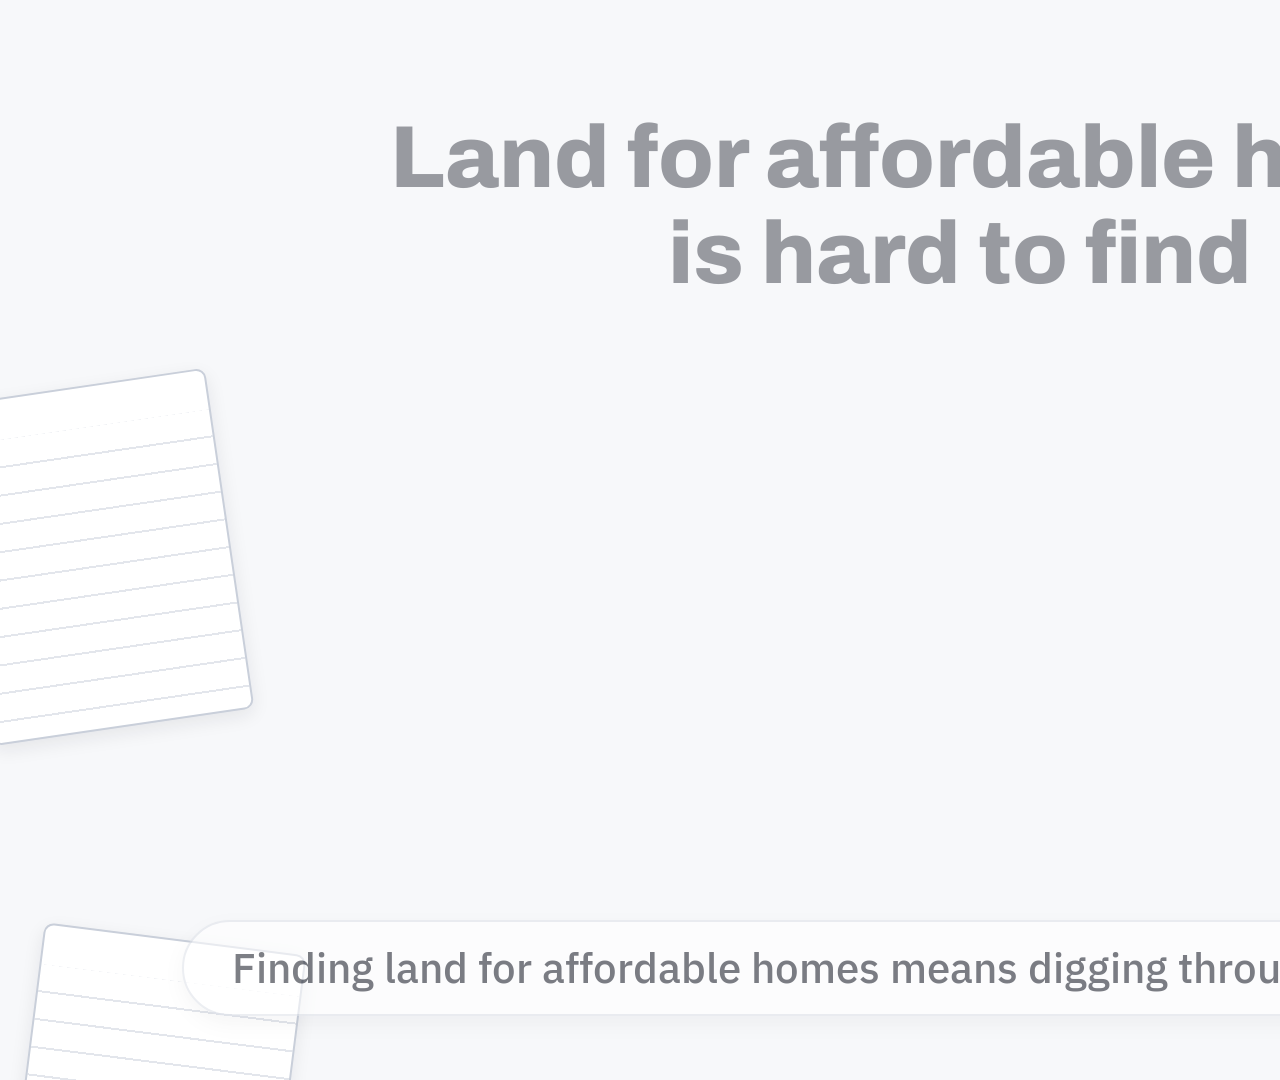
==== commit 44ef5f6a: "Calibrate scores: fix opportunity-tier bug, stop double counting, discount for missing evidence - TC" ====
--- a/design/video/oca-demo.html
+++ b/design/video/oca-demo.html
@@ -124,7 +124,7 @@
 /* ---------- real map (Leaflet, county parcels, Esri tiles) ---------- */
 const map=L.map('realMap',{zoomControl:false,attributionControl:false,zoomSnap:0.5,fadeAnimation:false,zoomAnimation:false,markerZoomAnimation:false,inertia:false});
 const cLat=sites.reduce((a,s)=>a+s.ll[0],0)/sites.length, cLon=sites.reduce((a,s)=>a+s.ll[1],0)/sites.length;
-map.setView([cLat,cLon],16,{animate:false});
+map.setView([cLat,cLon],15.5,{animate:false});
 map.panBy([-380,-20],{animate:false});
 const baseTiles=L.tileLayer('https://server.arcgisonline.com/ArcGIS/rest/services/Canvas/World_Light_Gray_Base/MapServer/tile/{z}/{y}/{x}',{maxZoom:19,maxNativeZoom:16,crossOrigin:true});
 map.createPane('labels');map.getPane('labels').style.zIndex=450;map.getPane('labels').style.pointerEvents='none';
